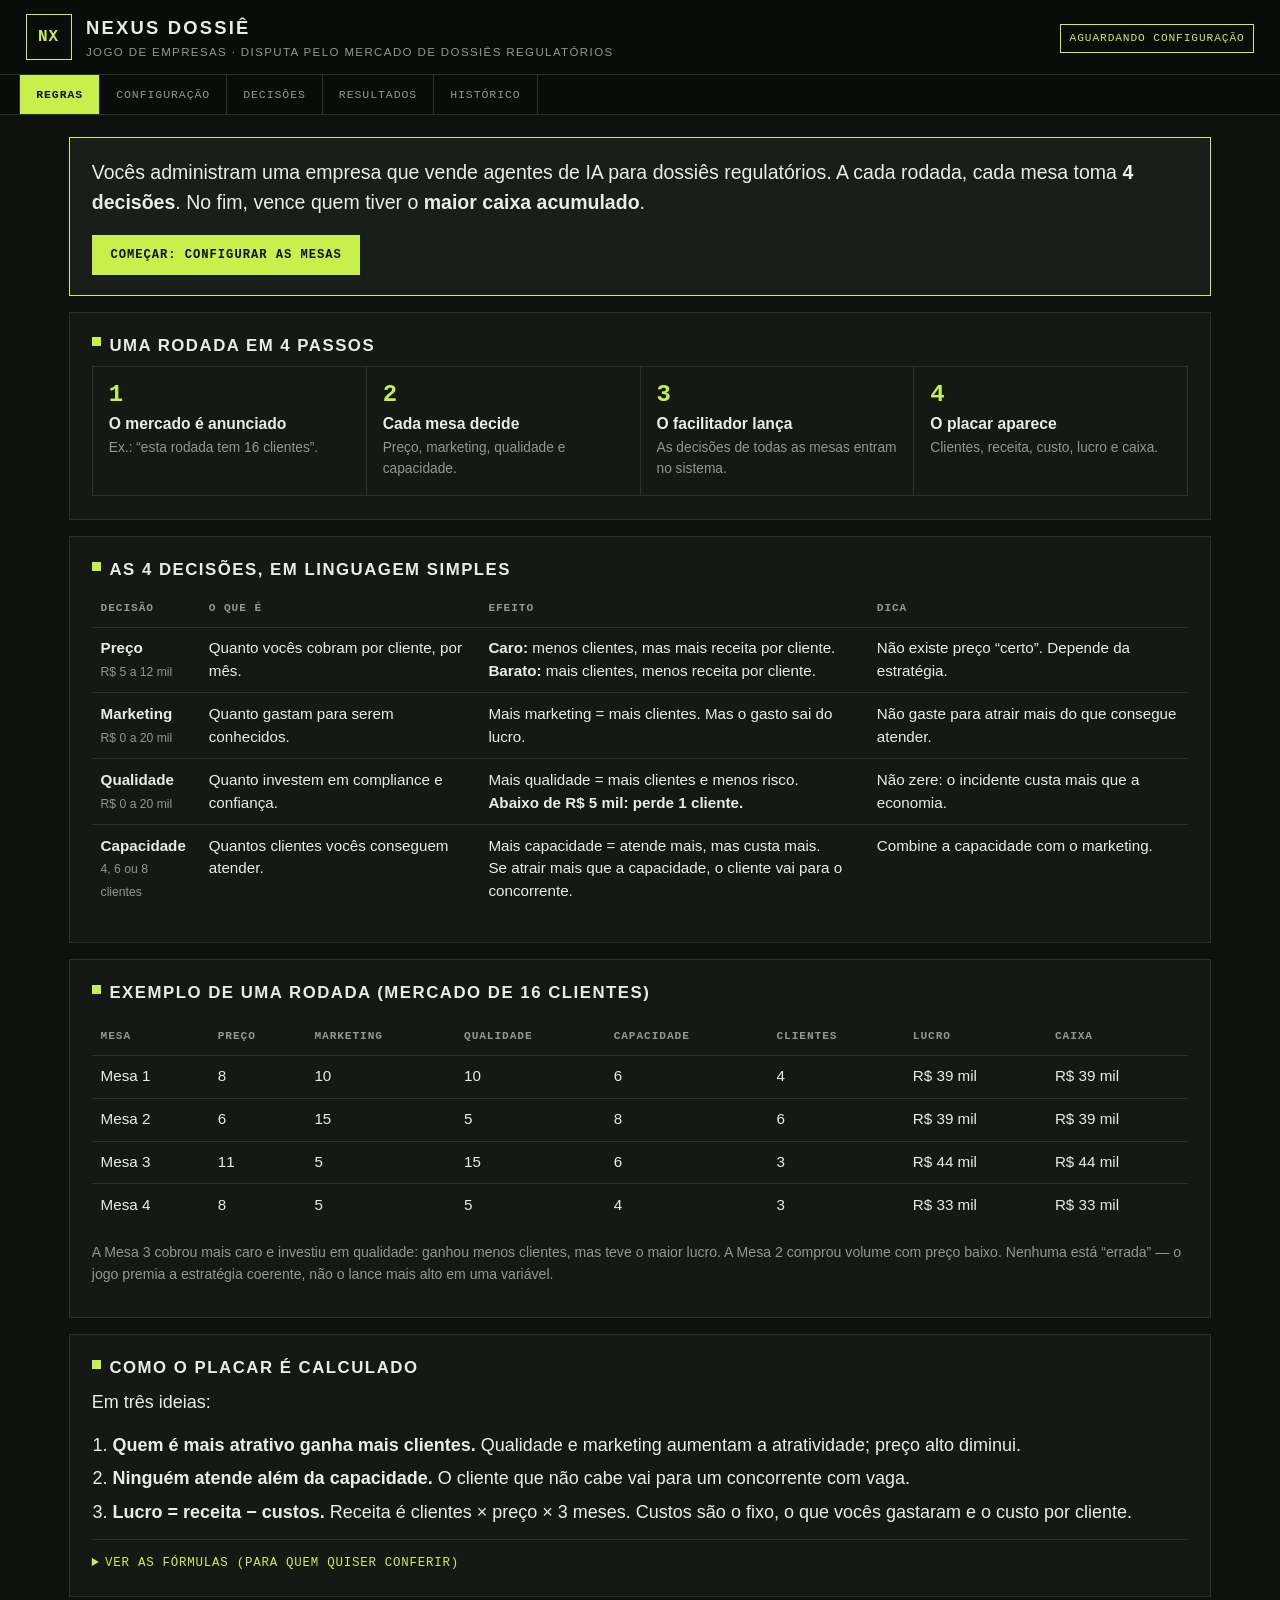
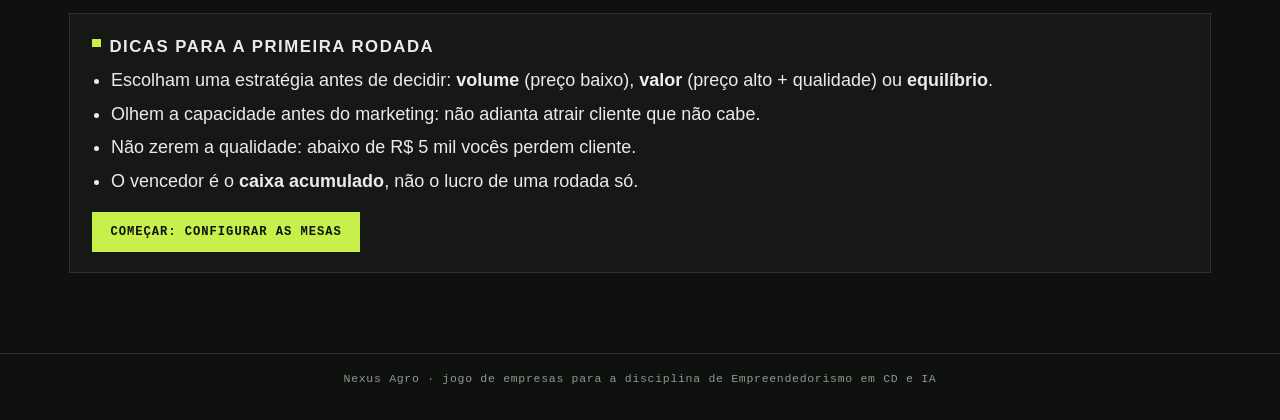
==== jogo.html @ 99c515af "Jogo de empresas Nexus Dossiê: motor, interface, regras e testes Motor de simulação com decisões de " ====
<!doctype html>
<html lang="pt-BR">
<head>
  <meta charset="utf-8">
  <meta name="viewport" content="width=device-width, initial-scale=1">
  <title>Nexus Dossiê — Jogo de Empresas</title>
  <style>
/* Nexus Dossiê — visual "terminal de placar" (flat, alto contraste, sem sombras) */
:root{
  --bg:#0F110F;
  --panel:#151815;
  --panel2:#1A1E1A;
  --line:#2B312B;
  --ink:#E9EDE7;
  --muted:#8E9A8E;
  --accent:#C7F04A;
  --accent2:#A9D63B;
  --danger:#FF6B5E;
  --warn:#F0B429;
  --sans:"Helvetica Neue",Helvetica,Arial,sans-serif;
  --mono:"SFMono-Regular",Menlo,Consolas,"Liberation Mono",monospace;
}
*{box-sizing:border-box}
html,body{margin:0;padding:0}
body{
  background:var(--bg);color:var(--ink);
  font-family:var(--sans);font-size:18px;line-height:1.5;
  -webkit-font-smoothing:antialiased;
}
h1,h2,h3{font-family:var(--sans);margin:0 0 .5em;font-weight:800;letter-spacing:.02em}
h1{font-size:1.15rem;text-transform:uppercase;letter-spacing:.12em}
h2{font-size:1.05rem;text-transform:uppercase;letter-spacing:.09em;color:var(--ink);position:relative;padding-left:1.1rem}
h2::before{content:"";position:absolute;left:0;top:.28em;width:.55rem;height:.55rem;background:var(--accent)}
h3{font-size:.85rem;text-transform:uppercase;letter-spacing:.1em;color:var(--muted);margin-top:1.4em}
p{margin:.45em 0 .9em}
small{font-weight:400;color:var(--muted);font-size:.8em}
strong{color:var(--ink)}
code,.mono{font-family:var(--mono)}

/* header */
.top{
  display:flex;align-items:center;justify-content:space-between;gap:1rem;
  padding:.85rem 1.6rem;background:#0A0C0A;border-bottom:1px solid var(--line);
}
.brand{display:flex;align-items:center;gap:.9rem}
.logo{
  display:grid;place-items:center;width:46px;height:46px;
  background:transparent;border:1px solid var(--accent);color:var(--accent);
  font-family:var(--mono);font-weight:700;font-size:1rem;letter-spacing:.06em;
}
.brand h1{color:var(--ink);margin:0}
.brand p{margin:.15rem 0 0;color:var(--muted);font-size:.72rem;text-transform:uppercase;letter-spacing:.12em}
.status .pill{background:transparent;color:var(--accent);border-color:var(--accent)}

/* tabs */
.tabs{
  display:flex;gap:0;flex-wrap:wrap;padding:0 1.2rem;
  background:#0A0C0A;border-bottom:1px solid var(--line);position:sticky;top:0;z-index:5;
}
.tabs button{
  border:0;border-right:1px solid var(--line);background:transparent;
  padding:.8rem 1rem;font-family:var(--mono);font-size:.72rem;letter-spacing:.08em;
  text-transform:uppercase;color:var(--muted);cursor:pointer;
}
.tabs button:first-child{border-left:1px solid var(--line)}
.tabs button:hover{color:var(--ink)}
.tabs button.active{background:var(--accent);color:#0F110F;font-weight:700}

main{max-width:1180px;margin:0 auto;padding:1.4rem 1.2rem 3rem}
.tab{display:none}
.tab.active{display:block}

/* panels (substituem os "cards") */
.card{
  background:var(--panel);border:1px solid var(--line);
  padding:1.25rem 1.35rem;margin-bottom:1rem;
}
.card>h2:first-child{margin-top:0}
.intro{border-color:var(--accent);background:var(--panel2)}
.lead{font-size:1.22rem;line-height:1.5;margin:0 0 .8rem;color:var(--ink)}

/* regras */
.steps-grid{display:grid;grid-template-columns:repeat(auto-fit,minmax(210px,1fr));gap:1px;background:var(--line);border:1px solid var(--line);margin:.4rem 0 .2rem}
.step-card{background:var(--panel);padding:.95rem 1rem}
.step-card strong{display:block;color:var(--ink);margin:.15rem 0 .2rem;font-size:.98rem}
.step-card p{margin:0;font-size:.86rem;color:var(--muted)}
.step-n{font-family:var(--mono);font-size:1.5rem;font-weight:700;color:var(--accent);line-height:1}
.steps{margin:.2rem 0 .4rem;padding-left:1.3rem}
.steps li{margin:.4rem 0}
.bullets{margin:.2rem 0 .4rem;padding-left:1.2rem}
.bullets li{margin:.4rem 0}
.muted{color:var(--muted);font-size:.88rem}
.formula-details{margin-top:.8rem;border-top:1px solid var(--line);padding-top:.7rem}
.formula-details summary{cursor:pointer;font-family:var(--mono);font-size:.78rem;letter-spacing:.06em;text-transform:uppercase;color:var(--accent);padding:.2rem 0}
.formula p{margin:.45rem 0;font-size:.95rem}
.tag{display:inline-block;font-family:var(--mono);font-size:.75rem;color:var(--accent);border:1px solid var(--line);padding:0 .35rem;margin-right:.4rem}

/* tabelas */
.rules-table{width:100%;border-collapse:collapse;margin:.3rem 0 .6rem}
.rules-table th,.rules-table td{border-bottom:1px solid var(--line);padding:.6rem .55rem;text-align:left;vertical-align:top}
.rules-table th{font-family:var(--mono);font-size:.7rem;letter-spacing:.08em;text-transform:uppercase;color:var(--muted);font-weight:700;background:transparent}
.rules-table td{font-size:.95rem}
.rules-table tr:last-child td{border-bottom:0}

/* config */
.grid-config{display:grid;grid-template-columns:repeat(auto-fit,minmax(190px,1fr));gap:1rem;margin:.4rem 0 .6rem}
label{display:flex;flex-direction:column;gap:.35rem;font-family:var(--mono);font-size:.7rem;letter-spacing:.07em;text-transform:uppercase;color:var(--muted)}
input,select{
  font-family:var(--mono);font-size:1rem;padding:.55rem .6rem;
  background:var(--bg);border:1px solid var(--line);color:var(--ink);border-radius:0;
}
input:focus,select:focus{outline:none;border-color:var(--accent)}
.team-names{display:grid;grid-template-columns:repeat(auto-fit,minmax(210px,1fr));gap:.7rem;margin:.4rem 0}
.team-names label{color:var(--muted)}

/* botões */
.actions{display:flex;align-items:center;gap:.7rem;margin-top:1.1rem;flex-wrap:wrap}
.btn{
  font-family:var(--mono);font-size:.76rem;letter-spacing:.08em;text-transform:uppercase;
  padding:.75rem 1.1rem;border:1px solid var(--line);background:transparent;color:var(--ink);
  cursor:pointer;border-radius:0;font-weight:700;
}
.btn:hover{border-color:var(--accent);color:var(--accent)}
.btn.primary{background:var(--accent);border-color:var(--accent);color:#0F110F}
.btn.primary:hover{background:var(--accent2);border-color:var(--accent2);color:#0F110F}
.btn.danger{color:var(--danger);border-color:#5A2A26}
.btn.danger:hover{background:#2A1513;border-color:var(--danger);color:var(--danger)}
.btn:disabled{opacity:.4;cursor:not-allowed}
.msg{font-family:var(--mono);font-size:.78rem;color:var(--danger)}

/* tabelas de jogo */
.table-wrap{overflow-x:auto}
.dec-table,.res-table,.hist-table{width:100%;border-collapse:collapse;margin:.4rem 0}
.dec-table th,.dec-table td,.res-table th,.res-table td,.hist-table th,.hist-table td{
  border-bottom:1px solid var(--line);padding:.55rem .5rem;text-align:right;
  font-variant-numeric:tabular-nums;
}
.dec-table th,.res-table th,.hist-table th{
  font-family:var(--mono);font-size:.68rem;letter-spacing:.07em;text-transform:uppercase;
  color:var(--muted);font-weight:700;background:transparent;
}
.dec-table th:first-child,.dec-table td:first-child,
.res-table th:first-child,.res-table td:first-child,
.hist-table th:first-child,.hist-table td:first-child{text-align:left}
.dec-table td:first-child{font-weight:700;white-space:nowrap}
.dec-table input,.dec-table select{width:100%;min-width:84px;text-align:right;padding:.45rem}
.res-table tbody tr:first-child td{background:#1C2418;color:var(--accent);font-weight:700}
.res-table td,.hist-table td{font-family:var(--mono);font-size:.9rem}
.neg{color:var(--danger)}
.pos{color:var(--accent)}
.badge{
  font-family:var(--mono);font-size:.62rem;letter-spacing:.06em;text-transform:uppercase;
  border:1px solid var(--warn);color:var(--warn);padding:.05rem .35rem;margin-left:.4rem;
}

/* resultados */
.res-head{display:flex;align-items:center;justify-content:space-between;gap:1rem;flex-wrap:wrap}
.round-head{display:flex;align-items:center;justify-content:space-between;gap:1rem;flex-wrap:wrap}
.pill{
  display:inline-block;font-family:var(--mono);font-size:.7rem;letter-spacing:.08em;
  text-transform:uppercase;padding:.3rem .55rem;border:1px solid var(--line);color:var(--muted);
}
.pill.soft{color:var(--accent);border-color:var(--line)}
.summary{display:grid;grid-template-columns:repeat(auto-fit,minmax(150px,1fr));gap:1px;background:var(--line);border:1px solid var(--line);margin:.6rem 0 1rem}
.summary div{background:var(--panel);padding:.7rem .85rem}
.summary .k{display:block;font-family:var(--mono);font-size:.62rem;letter-spacing:.08em;text-transform:uppercase;color:var(--muted)}
.summary .v{display:block;font-family:var(--mono);font-size:1.35rem;font-weight:700;color:var(--accent);margin-top:.2rem;overflow:hidden;text-overflow:ellipsis;white-space:nowrap}

/* gráfico */
.chart{margin:.6rem 0 1rem}
.bar-row{display:grid;grid-template-columns:150px 1fr 130px;align-items:center;gap:.7rem;margin:.4rem 0}
.bar-name{font-size:.9rem;font-weight:700;white-space:nowrap;overflow:hidden;text-overflow:ellipsis}
.bar-track{background:var(--bg);border:1px solid var(--line);height:26px}
.bar-fill{display:block;height:100%;background:var(--accent)}
.bar-val{text-align:right;font-family:var(--mono);font-weight:700;font-size:.9rem;font-variant-numeric:tabular-nums}

/* vitória */
.winner{background:var(--accent);color:#0F110F;padding:1.2rem 1.4rem;margin:1rem 0;border:1px solid var(--accent)}
.winner h2{color:#0F110F;padding-left:0}
.winner h2::before{display:none}
.winner p{margin:0;color:#0F110F;font-size:1.05rem}

.hist-round{margin-bottom:1.5rem}
.hist-round h3{color:var(--ink)}

/* erro */
.err{
  display:none;margin:0;padding:.8rem 1.2rem;background:#2A1513;color:var(--danger);
  font-family:var(--mono);font-size:.85rem;border-bottom:1px solid var(--danger);
}

.foot{padding:1rem 1.4rem 2rem;text-align:center;color:var(--muted);font-size:.72rem;font-family:var(--mono);letter-spacing:.06em;border-top:1px solid var(--line);margin-top:1rem}

@media (max-width:760px){
  body{font-size:16px}
  .bar-row{grid-template-columns:100px 1fr 92px}
  .brand p{display:none}
  .tabs button{padding:.7rem .7rem;font-size:.66rem}
}
@media print{
  body{background:#fff;color:#111}
  .tabs,.actions,.foot,.err{display:none}
  .tab{display:block}
  .card{border-color:#ccc;background:#fff;break-inside:avoid}
  h2{color:#111}
  .rules-table th,.rules-table td{border-color:#ccc}
}

</style>
  <script>
  window.NX = window.NX || {
    _msg: function(){ alert("O jogo nao carregou neste visualizador. Abra o arquivo jogo.html direto no navegador (Chrome, Edge ou Firefox), com duplo clique."); },
    go: function(){ this._msg(); }, start: function(){ this._msg(); }, calc: function(){ this._msg(); },
    csv: function(){ this._msg(); }, reset: function(){ this._msg(); }, configChanged: function(){}
  };
  </script>
  <script>window.onerror=function(m,s,l){var d=document.getElementById("err");if(d){d.style.display="block";d.textContent="Erro no jogo: "+m+" (linha "+l+")";}};</script>

</head>
<body>
<div id="err" class="err"></div>
<noscript><div class="err">O JavaScript está desativado neste navegador. Ative o JavaScript ou abra o arquivo em outro navegador.</div></noscript>

<header class="top">
  <div class="brand">
    <span class="logo">NX</span>
    <div>
      <h1>Nexus Dossiê</h1>
      <p>Jogo de empresas · disputa pelo mercado de dossiês regulatórios</p>
    </div>
  </div>
  <div class="status">
    <span id="roundPill" class="pill">—</span>
  </div>
</header>

<nav class="tabs" id="tabs">
  <button data-tab="regras" class="active" onclick="NX.go('regras')">Regras</button>
  <button data-tab="config" onclick="NX.go('config')">Configuração</button>
  <button data-tab="decisoes" onclick="NX.go('decisoes')">Decisões</button>
  <button data-tab="resultados" onclick="NX.go('resultados')">Resultados</button>
  <button data-tab="historico" onclick="NX.go('historico')">Histórico</button>
</nav>

<main>

  <!-- ============ REGRAS ============ -->
  <section id="tab-regras" class="tab active">
    <div class="card intro">
      <p class="lead">Vocês administram uma empresa que vende agentes de IA para dossiês regulatórios. A cada rodada, cada mesa toma <strong>4 decisões</strong>. No fim, vence quem tiver o <strong>maior caixa acumulado</strong>.</p>
      <div class="actions">
        <button class="btn primary" onclick="NX.go('config')">Começar: configurar as mesas</button>
      </div>
    </div>

    <div class="card">
      <h2>Uma rodada em 4 passos</h2>
      <div class="steps-grid">
        <div class="step-card"><span class="step-n">1</span><strong>O mercado é anunciado</strong><p>Ex.: “esta rodada tem 16 clientes”.</p></div>
        <div class="step-card"><span class="step-n">2</span><strong>Cada mesa decide</strong><p>Preço, marketing, qualidade e capacidade.</p></div>
        <div class="step-card"><span class="step-n">3</span><strong>O facilitador lança</strong><p>As decisões de todas as mesas entram no sistema.</p></div>
        <div class="step-card"><span class="step-n">4</span><strong>O placar aparece</strong><p>Clientes, receita, custo, lucro e caixa.</p></div>
      </div>
    </div>

    <div class="card">
      <h2>As 4 decisões, em linguagem simples</h2>
      <table class="rules-table">
        <thead>
          <tr><th>Decisão</th><th>O que é</th><th>Efeito</th><th>Dica</th></tr>
        </thead>
        <tbody>
          <tr>
            <td><strong>Preço</strong><br><small>R$ 5 a 12 mil</small></td>
            <td>Quanto vocês cobram por cliente, por mês.</td>
            <td><strong>Caro:</strong> menos clientes, mas mais receita por cliente.<br><strong>Barato:</strong> mais clientes, menos receita por cliente.</td>
            <td>Não existe preço “certo”. Depende da estratégia.</td>
          </tr>
          <tr>
            <td><strong>Marketing</strong><br><small>R$ 0 a 20 mil</small></td>
            <td>Quanto gastam para serem conhecidos.</td>
            <td>Mais marketing = mais clientes. Mas o gasto sai do lucro.</td>
            <td>Não gaste para atrair mais do que consegue atender.</td>
          </tr>
          <tr>
            <td><strong>Qualidade</strong><br><small>R$ 0 a 20 mil</small></td>
            <td>Quanto investem em compliance e confiança.</td>
            <td>Mais qualidade = mais clientes e menos risco.<br><strong>Abaixo de R$ 5 mil: perde 1 cliente.</strong></td>
            <td>Não zere: o incidente custa mais que a economia.</td>
          </tr>
          <tr>
            <td><strong>Capacidade</strong><br><small>4, 6 ou 8 clientes</small></td>
            <td>Quantos clientes vocês conseguem atender.</td>
            <td>Mais capacidade = atende mais, mas custa mais.<br>Se atrair mais que a capacidade, o cliente vai para o concorrente.</td>
            <td>Combine a capacidade com o marketing.</td>
          </tr>
        </tbody>
      </table>
    </div>

    <div class="card">
      <h2>Exemplo de uma rodada (mercado de 16 clientes)</h2>
      <div class="table-wrap">
        <table class="rules-table">
          <thead>
            <tr><th>Mesa</th><th>Preço</th><th>Marketing</th><th>Qualidade</th><th>Capacidade</th><th>Clientes</th><th>Lucro</th><th>Caixa</th></tr>
          </thead>
          <tbody>
            <tr><td>Mesa 1</td><td>8</td><td>10</td><td>10</td><td>6</td><td>4</td><td>R$ 39 mil</td><td>R$ 39 mil</td></tr>
            <tr><td>Mesa 2</td><td>6</td><td>15</td><td>5</td><td>8</td><td>6</td><td>R$ 39 mil</td><td>R$ 39 mil</td></tr>
            <tr><td>Mesa 3</td><td>11</td><td>5</td><td>15</td><td>6</td><td>3</td><td>R$ 44 mil</td><td>R$ 44 mil</td></tr>
            <tr><td>Mesa 4</td><td>8</td><td>5</td><td>5</td><td>4</td><td>3</td><td>R$ 33 mil</td><td>R$ 33 mil</td></tr>
          </tbody>
        </table>
      </div>
      <p class="muted">A Mesa 3 cobrou mais caro e investiu em qualidade: ganhou menos clientes, mas teve o maior lucro. A Mesa 2 comprou volume com preço baixo. Nenhuma está “errada” — o jogo premia a estratégia coerente, não o lance mais alto em uma variável.</p>
    </div>

    <div class="card">
      <h2>Como o placar é calculado</h2>
      <p>Em três ideias:</p>
      <ol class="steps">
        <li><strong>Quem é mais atrativo ganha mais clientes.</strong> Qualidade e marketing aumentam a atratividade; preço alto diminui.</li>
        <li><strong>Ninguém atende além da capacidade.</strong> O cliente que não cabe vai para um concorrente com vaga.</li>
        <li><strong>Lucro = receita − custos.</strong> Receita é clientes × preço × 3 meses. Custos são o fixo, o que vocês gastaram e o custo por cliente.</li>
      </ol>
      <details class="formula-details">
        <summary>Ver as fórmulas (para quem quiser conferir)</summary>
        <div class="formula">
          <p><span class="tag">1</span> <strong>Atratividade</strong> = (1 + qualidade÷10) × (1 + marketing÷10) ÷ (preço÷8)<sup>1,5</sup></p>
          <p><span class="tag">2</span> <strong>Clientes</strong> = mercado × (atratividade ÷ soma das atratividades), limitado pela capacidade</p>
          <p><span class="tag">3</span> <strong>Receita</strong> = clientes × preço × 3 meses</p>
          <p><span class="tag">4</span> <strong>Custos</strong> = 15 (fixo) + marketing + qualidade + custo da capacidade + 2 × clientes</p>
          <p><span class="tag">5</span> <strong>Lucro</strong> = receita − custos · <strong>Caixa</strong> = caixa anterior + lucro</p>
        </div>
      </details>
    </div>

    <div class="card">
      <h2>Dicas para a primeira rodada</h2>
      <ul class="bullets">
        <li>Escolham uma estratégia antes de decidir: <strong>volume</strong> (preço baixo), <strong>valor</strong> (preço alto + qualidade) ou <strong>equilíbrio</strong>.</li>
        <li>Olhem a capacidade antes do marketing: não adianta atrair cliente que não cabe.</li>
        <li>Não zerem a qualidade: abaixo de R$ 5 mil vocês perdem cliente.</li>
        <li>O vencedor é o <strong>caixa acumulado</strong>, não o lucro de uma rodada só.</li>
      </ul>
      <div class="actions">
        <button class="btn primary" onclick="NX.go('config')">Começar: configurar as mesas</button>
      </div>
    </div>
  </section>

  <!-- ============ CONFIGURAÇÃO ============ -->
  <section id="tab-config" class="tab">
    <div class="card">
      <h2>Configuração da partida</h2>
      <div class="grid-config">
        <label>Número de mesas
          <input id="cfgTeams" type="number" min="2" max="8" value="4" oninput="NX.configChanged()">
        </label>
        <label>Rodadas
          <input id="cfgRounds" type="number" min="1" max="5" value="3">
        </label>
        <label>Caixa inicial (R$ mil)
          <input id="cfgCash" type="number" min="0" max="500" value="0">
        </label>
        <label>Mercado por rodada
          <input id="cfgMarket" type="text" value="16, 20, 24" placeholder="ex.: 16, 20, 24">
        </label>
      </div>
      <p class="muted">O mercado é o número de clientes disponíveis em cada rodada. Se você informar menos valores que rodadas, o último se repete.</p>
      <h3>Nomes das mesas</h3>
      <div id="teamNames" class="team-names"></div>
      <div class="actions">
        <button class="btn primary" id="btnStart" onclick="NX.start()">Criar jogo</button>
      </div>
    </div>
  </section>

  <!-- ============ DECISÕES ============ -->
  <section id="tab-decisoes" class="tab">
    <div class="card">
      <div class="round-head">
        <h2 id="decTitle">Decisões da rodada</h2>
        <span id="decMarket" class="pill soft"></span>
      </div>
      <p class="muted" id="decHint"></p>
      <div class="table-wrap">
        <table class="dec-table" id="decTable">
          <thead>
            <tr>
              <th>Mesa</th>
              <th>Preço<br><small>R$ mil/cliente/mês</small></th>
              <th>Marketing<br><small>R$ mil</small></th>
              <th>Qualidade<br><small>R$ mil</small></th>
              <th>Capacidade<br><small>clientes</small></th>
            </tr>
          </thead>
          <tbody></tbody>
        </table>
      </div>
      <div class="actions">
        <button class="btn primary" id="btnCalc" onclick="NX.calc()">Calcular rodada</button>
        <span id="calcMsg" class="msg"></span>
      </div>
    </div>
  </section>

  <!-- ============ RESULTADOS ============ -->
  <section id="tab-resultados" class="tab">
    <div id="resWrap"></div>
  </section>

  <!-- ============ HISTÓRICO ============ -->
  <section id="tab-historico" class="tab">
    <div class="card">
      <h2>Histórico</h2>
      <div id="histWrap"></div>
      <div class="actions">
        <button class="btn" id="btnCsv" onclick="NX.csv()">Exportar CSV</button>
        <button class="btn danger" id="btnReset" onclick="NX.reset()">Nova partida</button>
      </div>
    </div>
  </section>

</main>

<footer class="foot">
  <span>Nexus Agro · jogo de empresas para a disciplina de Empreendedorismo em CD e IA</span>
</footer>

<script>
/*
 * Nexus Dossiê — motor de simulação (puro, sem DOM)
 * Unidades monetárias em R$ mil.
 * Funciona no navegador (window.Sim) e no Node (module.exports).
 */
(function (global) {
  "use strict";

  const DEFAULTS = {
    basePrice: 8,        // preço de referência (R$ mil/cliente/mês)
    priceExponent: 1.5,  // sensibilidade a preço
    fixedCost: 15,       // custo fixo por rodada (R$ mil)
    varCostPerClient: 2, // custo variável por cliente na rodada (R$ mil)
    monthsPerRound: 3,   // meses faturados por rodada
    qualityFloor: 5,     // abaixo disso, incidente de compliance: perde 1 cliente
    capacityCost: { 4: 8, 6: 14, 8: 22 }, // custo de equipe por capacidade (R$ mil/rodada)
    marketSizes: [16, 20, 24],
    startCash: 0,
    rounds: 3,
  };

  function clamp(x, lo, hi) { return Math.max(lo, Math.min(hi, x)); }

  // Atratividade de uma empresa: qualidade e marketing atraem; preço afasta.
  function attractiveness(d, cfg) {
    const price = Math.max(1, Number(d.price) || cfg.basePrice);
    const q = Math.max(0, Number(d.quality) || 0);
    const m = Math.max(0, Number(d.marketing) || 0);
    return ((1 + q / 10) * (1 + m / 10)) / Math.pow(price / cfg.basePrice, cfg.priceExponent);
  }

  /*
   * Distribui os clientes do mercado entre as empresas.
   * - proporcional à atratividade (método do maior resto)
   * - respeita a capacidade de cada empresa
   * - redistribui quem ficou sem vaga para quem tem espaço
   * - aplica o piso de qualidade (incidente de compliance)
   */
  function allocate(decisions, marketSize, cfg) {
    const n = decisions.length;
    const attrs = decisions.map((d) => Math.max(0.0001, attractiveness(d, cfg)));
    const total = attrs.reduce((a, b) => a + b, 0);
    const caps = decisions.map((d) => clamp(Number(d.capacity) || 4, 4, 8));

    // 1) cota bruta e parte inteira
    const raw = attrs.map((a) => (marketSize * a) / total);
    let alloc = raw.map((r) => Math.floor(r));
    let assigned = alloc.reduce((a, b) => a + b, 0);

    // 2) maior resto para fechar o mercado
    const order = raw
      .map((r, i) => ({ i, frac: r - Math.floor(r) }))
      .sort((a, b) => b.frac - a.frac);
    let k = 0;
    while (assigned < marketSize && k < order.length * 3) {
      const idx = order[k % n].i;
      if (alloc[idx] < caps[idx]) { alloc[idx] += 1; assigned += 1; }
      k += 1;
      if (k > n * 4) break;
    }

    // 3) respeita capacidade e acumula excedente
    let excess = 0;
    for (let i = 0; i < n; i++) {
      if (alloc[i] > caps[i]) { excess += alloc[i] - caps[i]; alloc[i] = caps[i]; }
    }

    // 4) redistribui o excedente para quem tem vaga (ponderado por atratividade)
    let guard = 0;
    while (excess > 0 && guard < 1000) {
      const takers = [];
      for (let i = 0; i < n; i++) if (alloc[i] < caps[i]) takers.push(i);
      if (takers.length === 0) break;
      const wsum = takers.reduce((a, i) => a + attrs[i], 0);
      // dá 1 cliente por vez ao de maior "demanda reprimida relativa"
      let best = takers[0], bestScore = -1;
      for (const i of takers) {
        const score = (attrs[i] / wsum) * (caps[i] - alloc[i]);
        if (score > bestScore) { bestScore = score; best = i; }
      }
      alloc[best] += 1;
      excess -= 1;
      guard += 1;
    }

    // 5) piso de qualidade
    const incident = decisions.map((d, i) => {
      const q = Number(d.quality) || 0;
      if (q < cfg.qualityFloor && alloc[i] > 0) { alloc[i] -= 1; return true; }
      return false;
    });

    const served = alloc.reduce((a, b) => a + b, 0);
    return { clients: alloc, incident, unserved: Math.max(0, marketSize - served) };
  }

  // Calcula uma rodada e devolve os resultados por empresa.
  function runRound(state, decisions, cfg) {
    const msz = cfg.marketSizes[state.roundIndex];
    const marketSize = (msz === undefined || msz === null) ? cfg.marketSizes[cfg.marketSizes.length - 1] : msz;
    const { clients, incident, unserved } = allocate(decisions, marketSize, cfg);

    const results = state.teams.map((team, i) => {
      const d = decisions[i];
      const c = clients[i];
      const revenue = c * (Number(d.price) || 0) * cfg.monthsPerRound;
      const tc = cfg.capacityCost[Number(d.capacity)];
      const teamCost = (tc === undefined) ? cfg.capacityCost[6] : tc;
      const costs =
        cfg.fixedCost +
        (Number(d.marketing) || 0) +
        (Number(d.quality) || 0) +
        teamCost +
        cfg.varCostPerClient * c;
      const profit = revenue - costs;
      const cash = (team.cash || 0) + profit;
      return {
        name: team.name,
        price: Number(d.price),
        marketing: Number(d.marketing),
        quality: Number(d.quality),
        capacity: Number(d.capacity),
        clients: c,
        revenue,
        costs,
        profit,
        cash,
        incident: incident[i],
      };
    });

    return { round: state.roundIndex + 1, marketSize, unserved, results };
  }

  // Aplica o resultado ao estado (mutável) e guarda no histórico.
  function applyRound(state, roundResult) {
    roundResult.results.forEach((r, i) => { state.teams[i].cash = r.cash; });
    state.history.push(roundResult);
    state.roundIndex += 1;
    return state;
  }

  function ranking(results) {
    return [...results].sort((a, b) => b.cash - a.cash);
  }

  const API = { DEFAULTS, attractiveness, allocate, runRound, applyRound, ranking, clamp };
  if (typeof module !== "undefined" && module.exports) module.exports = API;
  else global.Sim = API;
})(typeof window !== "undefined" ? window : globalThis);

</script>
<script>
/* Nexus Dossiê — interface (JavaScript puro, sem dependências)
 * Interação ligada por onclick direto no HTML + boot imediato.
 */
(function () {
  "use strict";

  var KEY = "nexus-jogo-v2";
  var booted = false;

  function $(sel) { return document.querySelector(sel); }
  function $$(sel, root) {
    var base = (root && typeof root.querySelectorAll === "function") ? root : document;
    return Array.prototype.slice.call(base.querySelectorAll(sel));
  }

  function defDec() { return { price: 8, marketing: 8, quality: 8, capacity: 6 }; }

  var S = load() || {
    started: false, teams: [],
    config: { rounds: 3, marketSizes: [16, 20, 24], startCash: 0 },
    roundIndex: 0, history: [], decisions: [], lastResult: null, finished: false
  };

  function save() { try { localStorage.setItem(KEY, JSON.stringify(S)); } catch (e) {} }
  function load() { try { var raw = localStorage.getItem(KEY); return raw ? JSON.parse(raw) : null; } catch (e) { return null; } }

  function fmt(n) { return "R$ " + Math.round(n).toLocaleString("pt-BR") + " mil"; }
  function esc(s) { return String(s).replace(/[&<>"']/g, function (c) { return { "&": "&amp;", "<": "&lt;", ">": "&gt;", '"': "&quot;", "'": "&#39;" }[c]; }); }
  function clampInt(v, lo, hi, dflt) { var n = parseInt(v, 10); if (isNaN(n)) return dflt; return Math.max(lo, Math.min(hi, n)); }
  function clampNum(v, lo, hi, dflt) { var n = parseFloat(v); if (isNaN(n)) return dflt; return Math.max(lo, Math.min(hi, n)); }

  /* ---------------- navegação ---------------- */
  function go(name) {
    $$(".tabs button").forEach(function (b) { b.classList.toggle("active", b.getAttribute("data-tab") === name); });
    $$(".tab").forEach(function (t) { t.classList.toggle("active", t.id === "tab-" + name); });
    if (name === "decisoes") renderDecisions();
    if (name === "resultados") renderResults();
    if (name === "historico") renderHistory();
    if (name === "config") renderConfig();
  }

  /* ---------------- cabeçalho ---------------- */
  function renderHeader() {
    var el = $("#roundPill");
    if (!el) return;
    if (!S.started) { el.textContent = "AGUARDANDO CONFIGURAÇÃO"; return; }
    if (S.finished) { el.textContent = "PARTIDA ENCERRADA"; return; }
    el.textContent = "RODADA " + (S.roundIndex + 1) + " / " + S.config.rounds;
  }

  /* ---------------- configuração ---------------- */
  function renderConfig() {
    var cfgTeams = $("#cfgTeams");
    if (!cfgTeams) return;
    var n = clampInt(cfgTeams.value, 2, 8, 4);
    var wrap = $("#teamNames");
    var current = $$("input", wrap).map(function (i) { return i.value; });
    wrap.innerHTML = "";
    for (var i = 0; i < n; i++) {
      var label = document.createElement("label");
      label.appendChild(document.createTextNode("MESA " + (i + 1)));
      var inp = document.createElement("input");
      inp.type = "text";
      inp.value = current[i] || "Mesa " + (i + 1);
      label.appendChild(inp);
      wrap.appendChild(label);
    }
  }

  function parseMarket(txt, rounds) {
    var vals = String(txt || "").split(/[,;\s]+/).map(function (x) { return parseInt(x, 10); }).filter(function (x) { return !isNaN(x) && x > 0; });
    if (!vals.length) { vals = [16, 20, 24]; }
    while (vals.length < rounds) { vals.push(vals[vals.length - 1]); }
    return vals.slice(0, rounds);
  }

  function startGame() {
    var n = clampInt($("#cfgTeams").value, 2, 8, 4);
    var rounds = clampInt($("#cfgRounds").value, 1, 5, 3);
    var cash = clampInt($("#cfgCash").value, 0, 500, 0);
    var market = parseMarket($("#cfgMarket").value, rounds);
    var names = $$("input", $("#teamNames")).map(function (i, k) { return (i.value.trim() || "Mesa " + (k + 1)); });

    var teams = [];
    for (var i = 0; i < names.length; i++) { teams.push({ name: names[i], cash: cash }); }

    S = {
      started: true, teams: teams,
      config: { rounds: rounds, marketSizes: market, startCash: cash },
      roundIndex: 0, history: [], decisions: names.map(defDec), lastResult: null, finished: false
    };
    save(); renderHeader(); go("decisoes");
  }

  /* ---------------- decisões ---------------- */
  function marketFor(idx) {
    var m = S.config.marketSizes;
    var v = m[idx];
    return (v === undefined || v === null) ? m[m.length - 1] : v;
  }

  function renderDecisions() {
    if (!S.started) { go("config"); return; }
    var round = S.roundIndex + 1;
    $("#decTitle").textContent = "Decisões da rodada " + round;
    $("#decMarket").textContent = "MERCADO: " + marketFor(S.roundIndex) + " CLIENTES";
    $("#decHint").textContent = "Capacidade 4 custa R$ 8 mil; 6 custa R$ 14 mil; 8 custa R$ 22 mil.";

    var tbody = $("#decTable tbody");
    tbody.innerHTML = "";
    S.teams.forEach(function (t, i) {
      var d = S.decisions[i] || defDec();
      var tr = document.createElement("tr");
      tr.innerHTML =
        "<td>" + esc(t.name) + "</td>" +
        '<td><input type="number" min="5" max="12" step="0.5" value="' + d.price + '" data-k="price"></td>' +
        '<td><input type="number" min="0" max="20" step="1" value="' + d.marketing + '" data-k="marketing"></td>' +
        '<td><input type="number" min="0" max="20" step="1" value="' + d.quality + '" data-k="quality"></td>' +
        '<td><select data-k="capacity">' +
        '<option value="4"' + (d.capacity === 4 ? " selected" : "") + ">4</option>" +
        '<option value="6"' + (d.capacity === 6 ? " selected" : "") + ">6</option>" +
        '<option value="8"' + (d.capacity === 8 ? " selected" : "") + ">8</option>" +
        "</select></td>";
      tbody.appendChild(tr);
    });
    $("#calcMsg").textContent = "";
  }

  function calculate() {
    if (!S.started) { go("config"); return; }
    if (S.finished) { go("resultados"); return; }

    var rows = $$("#decTable tbody tr");
    var decisions = rows.map(function (tr) {
      function get(k) { return tr.querySelector('[data-k="' + k + '"]').value; }
      return {
        price: clampNum(get("price"), 5, 12, 8),
        marketing: clampNum(get("marketing"), 0, 20, 8),
        quality: clampNum(get("quality"), 0, 20, 8),
        capacity: Number(get("capacity"))
      };
    });

    S.decisions = decisions;
    var cfg = Object.assign({}, Sim.DEFAULTS, { marketSizes: S.config.marketSizes });
    var result = Sim.runRound(S, decisions, cfg);
    Sim.applyRound(S, result);
    S.lastResult = result;
    if (S.roundIndex >= S.config.rounds) { S.finished = true; }
    save(); renderHeader(); go("resultados");
  }

  /* ---------------- resultados ---------------- */
  function renderResults() {
    var wrap = $("#resWrap");
    if (!S.lastResult) {
      wrap.innerHTML = '<div class="card"><h2>Resultados</h2><p class="muted">Ainda não há rodada calculada. Vá em Decisões e clique em Calcular rodada.</p></div>';
      return;
    }
    var r = S.lastResult;
    var ranked = Sim.ranking(r.results);
    var max = 1;
    ranked.forEach(function (x) { if (Math.abs(x.cash) > max) max = Math.abs(x.cash); });
    var leader = ranked[0];

    var rows = ranked.map(function (x, i) {
      return "<tr>" +
        "<td>" + (i + 1) + "º</td>" +
        "<td>" + esc(x.name) + (x.incident ? ' <span class="badge">INCIDENTE</span>' : "") + "</td>" +
        "<td>" + x.clients + "</td>" +
        "<td>" + fmt(x.revenue) + "</td>" +
        "<td>" + fmt(x.costs) + "</td>" +
        '<td class="' + (x.profit < 0 ? "neg" : "pos") + '">' + fmt(x.profit) + "</td>" +
        "<td><strong>" + fmt(x.cash) + "</strong></td>" +
        "</tr>";
    }).join("");

    var bars = ranked.map(function (x) {
      var w = Math.max(2, (Math.abs(x.cash) / max) * 100);
      var color = x.cash < 0 ? "background:#FF6B5E" : "";
      return '<div class="bar-row"><span class="bar-name">' + esc(x.name) + "</span>" +
        '<span class="bar-track"><span class="bar-fill" style="width:' + w + "%;" + color + '"></span></span>' +
        '<span class="bar-val ' + (x.cash < 0 ? "neg" : "") + '">' + fmt(x.cash) + "</span></div>";
    }).join("");

    var html =
      '<div class="card">' +
        '<div class="res-head"><h2>Resultado da rodada ' + r.round + "</h2>" +
        '<span class="pill soft">MERCADO: ' + r.marketSize + " CLIENTES</span></div>" +
        '<div class="summary">' +
          '<div><span class="k">Líder no caixa</span><span class="v">' + esc(leader.name) + "</span></div>" +
          '<div><span class="k">Caixa do líder</span><span class="v">' + fmt(leader.cash) + "</span></div>" +
          '<div><span class="k">Não atendidos</span><span class="v">' + r.unserved + "</span></div>" +
          '<div><span class="k">Rodada</span><span class="v">' + r.round + " / " + S.config.rounds + "</span></div>" +
        "</div>" +
        '<div class="table-wrap"><table class="res-table"><thead><tr>' +
          "<th>#</th><th>Empresa</th><th>Clientes</th><th>Receita</th><th>Custos</th><th>Lucro</th><th>Caixa</th>" +
        "</tr></thead><tbody>" + rows + "</tbody></table></div>" +
        "<h3>Caixa acumulado</h3>" +
        '<div class="chart">' + bars + "</div>" +
      "</div>";

    if (S.finished) {
      html += '<div class="winner"><h2>Resultado final</h2><p><strong>' + esc(leader.name) + "</strong> venceu com caixa de " + fmt(leader.cash) + ".</p></div>" +
        '<div class="actions"><button class="btn primary" onclick="NX.go(\'historico\')">Ver histórico</button>' +
        '<button class="btn" onclick="NX.reset()">Nova partida</button></div>';
    } else {
      html += '<div class="actions"><button class="btn primary" onclick="NX.go(\'decisoes\')">Próxima rodada</button></div>';
    }

    wrap.innerHTML = html;
  }

  /* ---------------- histórico ---------------- */
  function renderHistory() {
    var wrap = $("#histWrap");
    if (!S.history.length) { wrap.innerHTML = '<p class="muted">Nenhuma rodada calculada ainda.</p>'; return; }
    wrap.innerHTML = S.history.map(function (r) {
      var rows = r.results.map(function (x) {
        return "<tr><td>" + esc(x.name) + "</td><td>" + x.price + "</td><td>" + x.marketing + "</td><td>" + x.quality + "</td><td>" + x.capacity + "</td><td>" + x.clients + "</td>" +
          '<td class="' + (x.profit < 0 ? "neg" : "pos") + '">' + fmt(x.profit) + "</td><td>" + fmt(x.cash) + "</td></tr>";
      }).join("");
      return '<div class="hist-round"><h3>Rodada ' + r.round + " · mercado de " + r.marketSize + " clientes</h3>" +
        '<table class="hist-table"><thead><tr><th>Empresa</th><th>Preço</th><th>Marketing</th><th>Qualidade</th><th>Capacidade</th><th>Clientes</th><th>Lucro</th><th>Caixa</th></tr></thead><tbody>' +
        rows + "</tbody></table></div>";
    }).join("");
  }

  /* ---------------- utilidades ---------------- */
  function exportCsv() {
    if (!S.history.length) { alert("Ainda não há resultados para exportar."); return; }
    var lines = ["rodada;empresa;preco_mil;marketing_mil;qualidade_mil;capacidade;clientes;receita_mil;custos_mil;lucro_mil;caixa_mil"];
    S.history.forEach(function (r) {
      r.results.forEach(function (x) {
        lines.push([r.round, x.name, x.price, x.marketing, x.quality, x.capacity, x.clients, Math.round(x.revenue), Math.round(x.costs), Math.round(x.profit), Math.round(x.cash)].join(";"));
      });
    });
    var blob = new Blob(["﻿" + lines.join("\r\n")], { type: "text/csv;charset=utf-8" });
    var a = document.createElement("a");
    a.href = URL.createObjectURL(blob);
    a.download = "nexus-dossie-resultados.csv";
    a.click();
    URL.revokeObjectURL(a.href);
  }

  function resetGame() {
    if (!confirm("Começar uma nova partida? Os resultados atuais serão apagados.")) return;
    try { localStorage.removeItem(KEY); } catch (e) {}
    S = { started: false, teams: [], config: { rounds: 3, marketSizes: [16, 20, 24], startCash: 0 }, roundIndex: 0, history: [], decisions: [], lastResult: null, finished: false };
    renderHeader(); go("config");
  }

  function demoState() {
    var st = { teams: [{ name: "Mesa 1", cash: 0 }, { name: "Mesa 2", cash: 0 }, { name: "Mesa 3", cash: 0 }, { name: "Mesa 4", cash: 0 }], roundIndex: 0, history: [] };
    var rounds = [
      [{ price: 8, marketing: 10, quality: 10, capacity: 6 }, { price: 6, marketing: 15, quality: 5, capacity: 8 }, { price: 11, marketing: 5, quality: 15, capacity: 6 }, { price: 8, marketing: 5, quality: 5, capacity: 4 }],
      [{ price: 9, marketing: 8, quality: 8, capacity: 6 }, { price: 7, marketing: 12, quality: 8, capacity: 8 }, { price: 10, marketing: 6, quality: 15, capacity: 6 }, { price: 8, marketing: 8, quality: 10, capacity: 6 }],
      [{ price: 10, marketing: 6, quality: 10, capacity: 6 }, { price: 7, marketing: 10, quality: 10, capacity: 8 }, { price: 9, marketing: 8, quality: 14, capacity: 6 }, { price: 8, marketing: 10, quality: 12, capacity: 6 }]
    ];
    rounds.forEach(function (dec) { var r = Sim.runRound(st, dec, Sim.DEFAULTS); Sim.applyRound(st, r); st.lastResult = r; });
    return { started: true, teams: st.teams, config: { rounds: 3, marketSizes: [16, 20, 24], startCash: 0 }, roundIndex: 3, history: st.history, decisions: rounds[2], lastResult: st.lastResult, finished: true };
  }

  /* ---------------- boot ---------------- */
  function boot() {
    if (booted) return;
    booted = true;
    var wantDemo = (typeof window !== "undefined" && window.__DEMO__) || (typeof location !== "undefined" && location.search.indexOf("demo") >= 0);
    if (wantDemo) { S = demoState(); save(); renderHeader(); go("resultados"); return; }
    renderConfig();
    renderHeader();
    if (S.started) {
      if (S.finished && S.lastResult) { go("resultados"); } else { go("decisoes"); }
    } else {
      go("regras");
    }
  }

  /* expõe para os onclick do HTML */
  window.NX = {
    go: go,
    start: startGame,
    calc: calculate,
    csv: exportCsv,
    reset: resetGame,
    configChanged: renderConfig
  };

  /* inicializa imediatamente (o script fica no fim do body) e também no DOMContentLoaded */
  if (document.readyState === "loading") {
    document.addEventListener("DOMContentLoaded", boot);
  }
  boot();
})();

</script>
</body>
</html>
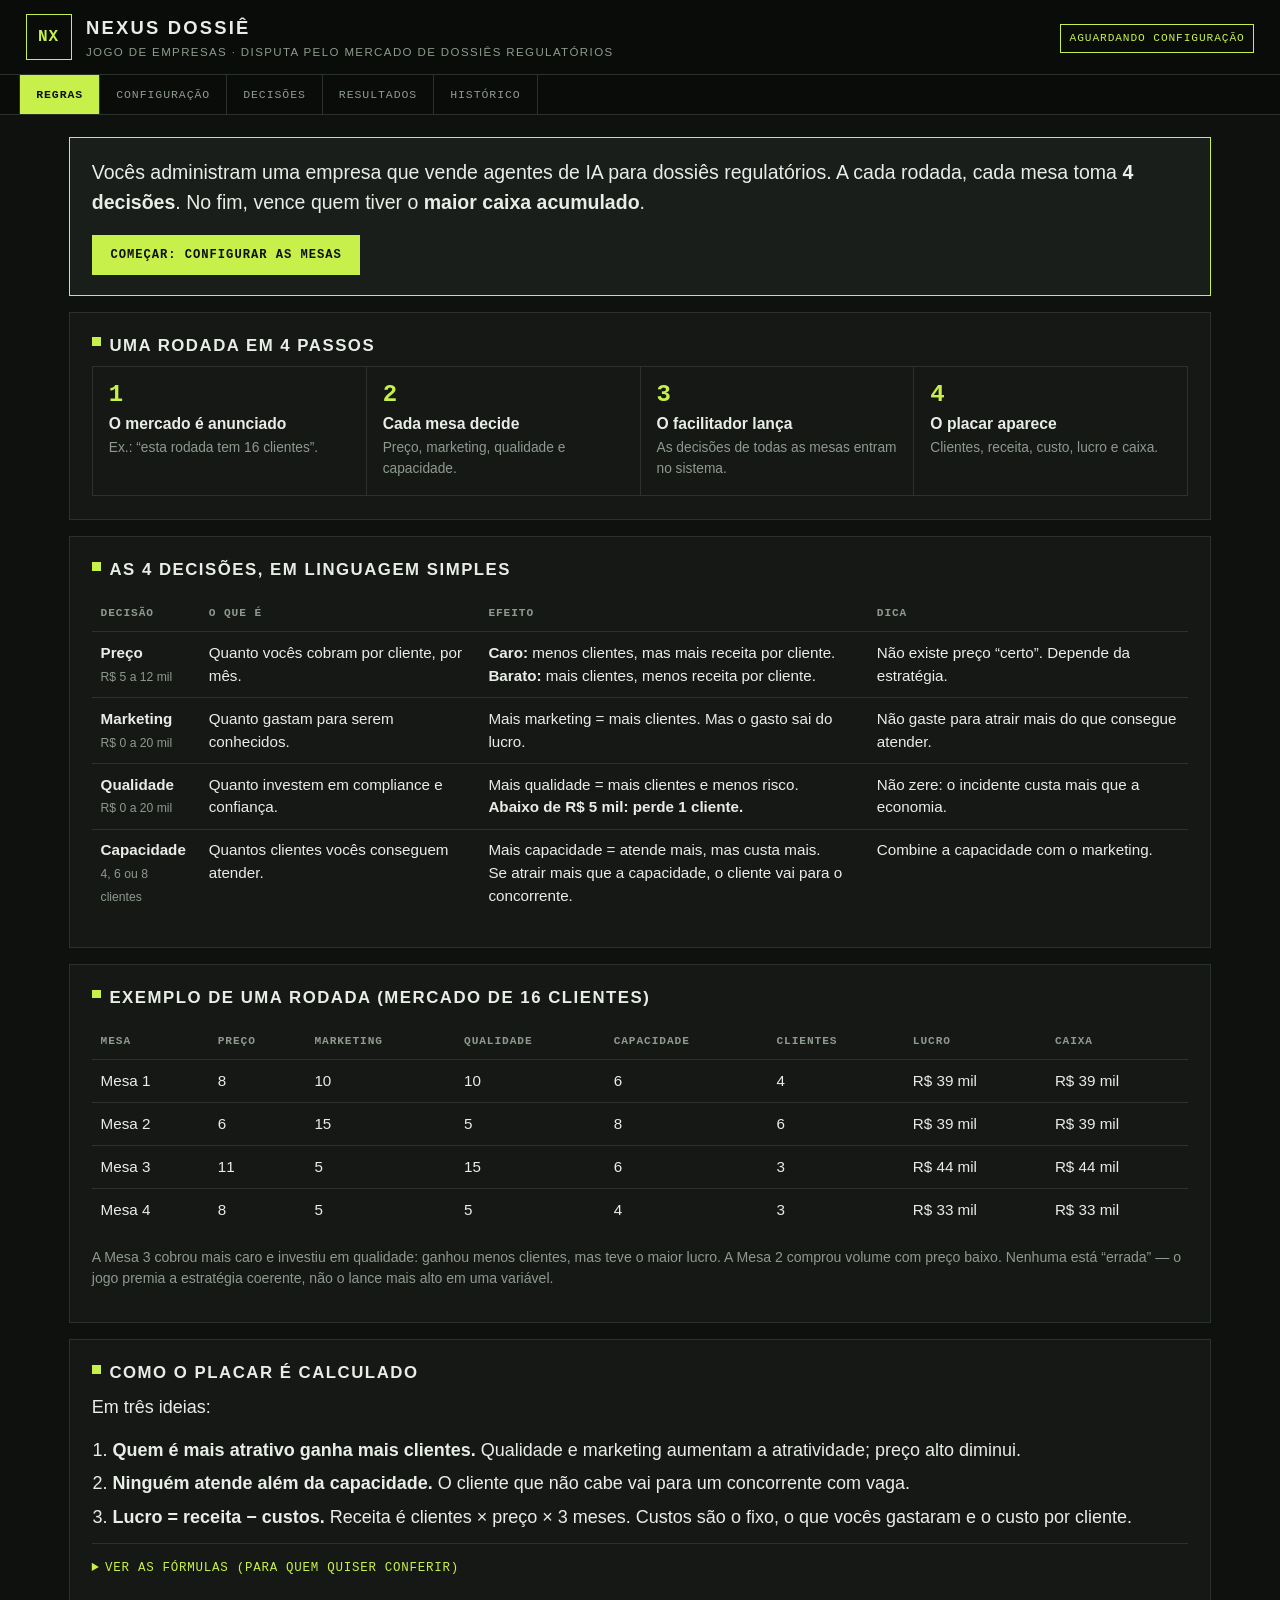
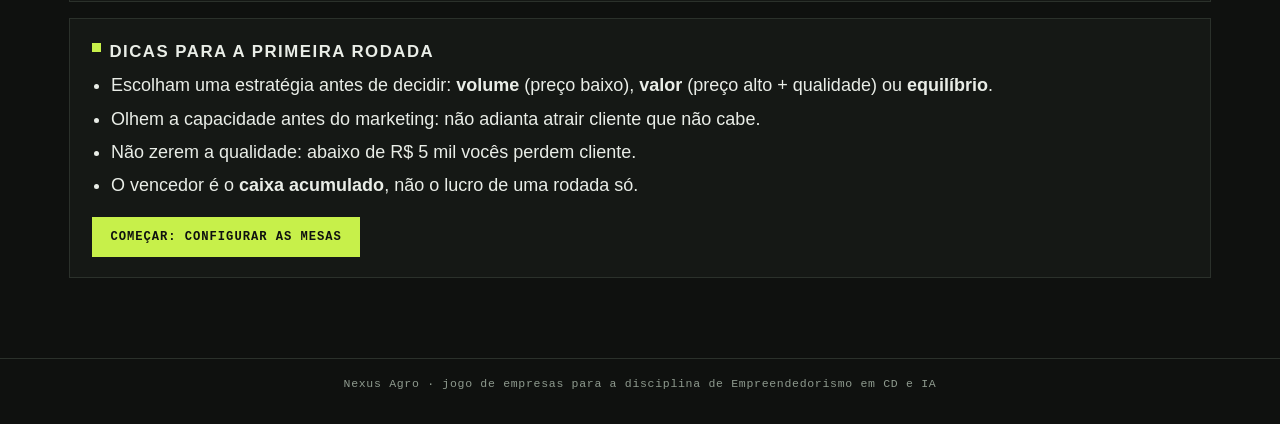
==== commit d1fd148f: "Ajusta o jogo para celular Decisões em cartões no celular, tabelas com rolagem horizontal, cabeçalho" ====
--- a/jogo.html
+++ b/jogo.html
@@ -206,6 +206,35 @@
   .rules-table th,.rules-table td{border-color:#ccc}
 }
 
+/* celular */
+@media (max-width:760px){
+  .top{flex-wrap:wrap;gap:.6rem;padding:.7rem 1rem}
+  .brand h1{font-size:1rem}
+  .status .pill{font-size:.6rem;padding:.25rem .45rem;white-space:normal;max-width:100%}
+  main{padding:1rem .8rem 2rem}
+  .card{padding:1rem}
+  .tabs button{padding:.75rem .55rem;font-size:.6rem;flex:1 1 auto}
+  .lead{font-size:1.08rem}
+  .btn{padding:.85rem 1rem}
+  .actions{gap:.5rem}
+  .actions .btn{flex:1 1 auto}
+  .summary{grid-template-columns:1fr 1fr}
+  .summary .v{font-size:1.05rem}
+  .bar-row{grid-template-columns:90px 1fr 86px;gap:.5rem}
+  .bar-name{font-size:.8rem}
+  .bar-val{font-size:.8rem}
+  .table-wrap{-webkit-overflow-scrolling:touch}
+  .rules-table{font-size:.92rem}
+  /* decisões viram cartões */
+  .dec-table,.dec-table tbody{display:block}
+  .dec-table thead{display:none}
+  .dec-table tr{display:block;border:1px solid var(--line);margin:0 0 .8rem;padding:.3rem .7rem .6rem;background:var(--panel2)}
+  .dec-table td{display:flex;align-items:center;justify-content:space-between;gap:1rem;border:0;padding:.35rem 0;text-align:right}
+  .dec-table td:first-child{display:block;text-align:left;font-size:1rem;border-bottom:1px solid var(--line);margin-bottom:.3rem;padding-bottom:.45rem}
+  .dec-table td[data-label]::before{content:attr(data-label);font-family:var(--mono);font-size:.66rem;letter-spacing:.06em;text-transform:uppercase;color:var(--muted);text-align:left}
+  .dec-table input,.dec-table select{max-width:130px;padding:.6rem}
+}
+
 </style>
   <script>
   window.NX = window.NX || {
@@ -265,7 +294,7 @@
 
     <div class="card">
       <h2>As 4 decisões, em linguagem simples</h2>
-      <table class="rules-table">
+      <div class="table-wrap"><table class="rules-table">
         <thead>
           <tr><th>Decisão</th><th>O que é</th><th>Efeito</th><th>Dica</th></tr>
         </thead>
@@ -295,7 +324,7 @@
             <td>Combine a capacidade com o marketing.</td>
           </tr>
         </tbody>
-      </table>
+      </table></div>
     </div>
 
     <div class="card">
@@ -698,10 +727,10 @@
       var tr = document.createElement("tr");
       tr.innerHTML =
         "<td>" + esc(t.name) + "</td>" +
-        '<td><input type="number" min="5" max="12" step="0.5" value="' + d.price + '" data-k="price"></td>' +
-        '<td><input type="number" min="0" max="20" step="1" value="' + d.marketing + '" data-k="marketing"></td>' +
-        '<td><input type="number" min="0" max="20" step="1" value="' + d.quality + '" data-k="quality"></td>' +
-        '<td><select data-k="capacity">' +
+        '<td data-label="Preço"><input type="number" min="5" max="12" step="0.5" value="' + d.price + '" data-k="price"></td>' +
+        '<td data-label="Marketing"><input type="number" min="0" max="20" step="1" value="' + d.marketing + '" data-k="marketing"></td>' +
+        '<td data-label="Qualidade"><input type="number" min="0" max="20" step="1" value="' + d.quality + '" data-k="quality"></td>' +
+        '<td data-label="Capacidade"><select data-k="capacity">' +
         '<option value="4"' + (d.capacity === 4 ? " selected" : "") + ">4</option>" +
         '<option value="6"' + (d.capacity === 6 ? " selected" : "") + ">6</option>" +
         '<option value="8"' + (d.capacity === 8 ? " selected" : "") + ">8</option>" +
@@ -806,8 +835,8 @@
           '<td class="' + (x.profit < 0 ? "neg" : "pos") + '">' + fmt(x.profit) + "</td><td>" + fmt(x.cash) + "</td></tr>";
       }).join("");
       return '<div class="hist-round"><h3>Rodada ' + r.round + " · mercado de " + r.marketSize + " clientes</h3>" +
-        '<table class="hist-table"><thead><tr><th>Empresa</th><th>Preço</th><th>Marketing</th><th>Qualidade</th><th>Capacidade</th><th>Clientes</th><th>Lucro</th><th>Caixa</th></tr></thead><tbody>' +
-        rows + "</tbody></table></div>";
+        '<div class="table-wrap"><table class="hist-table"><thead><tr><th>Empresa</th><th>Preço</th><th>Marketing</th><th>Qualidade</th><th>Capacidade</th><th>Clientes</th><th>Lucro</th><th>Caixa</th></tr></thead><tbody>' +
+        rows + "</tbody></table></div></div>";
     }).join("");
   }
 
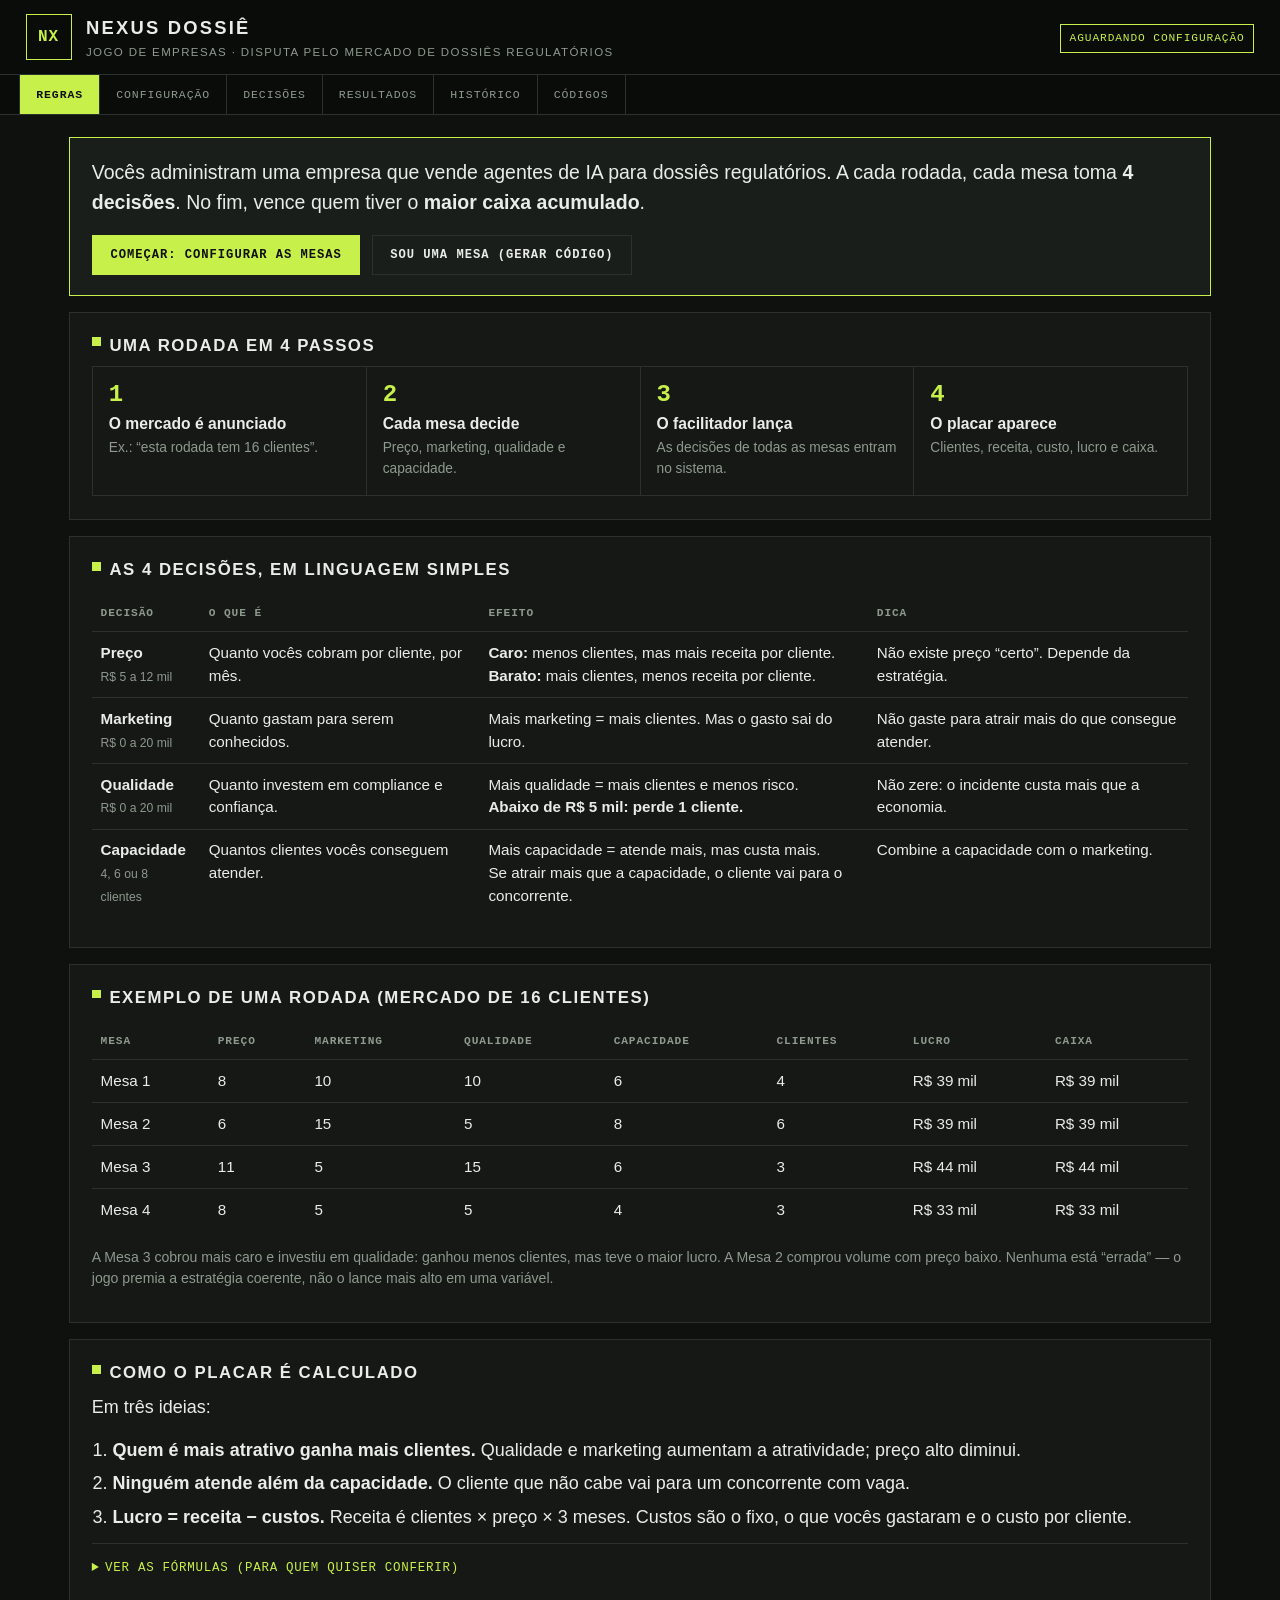
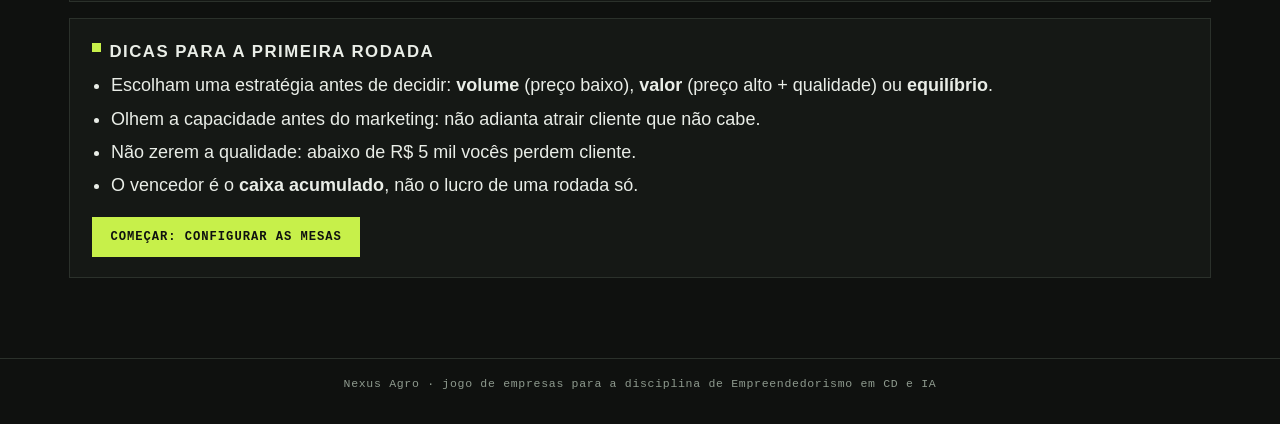
==== commit 5a9ef0e1: "Adiciona modo codigo por mesa Aba Codigos: cada mesa gera um codigo (ex.: M3-8-10-10-6); o facilitad" ====
--- a/jogo.html
+++ b/jogo.html
@@ -235,6 +235,22 @@
   .dec-table input,.dec-table select{max-width:130px;padding:.6rem}
 }
 
+/* códigos por mesa */
+.cards2{display:grid;grid-template-columns:1fr 1fr;gap:1rem}
+.cards2>.card{margin-bottom:0}
+textarea{
+  width:100%;font-family:var(--mono);font-size:1rem;padding:.6rem;
+  background:var(--bg);border:1px solid var(--line);color:var(--ink);border-radius:0;resize:vertical;
+}
+textarea:focus{outline:none;border-color:var(--accent)}
+.code-out{margin-top:1rem;border:1px solid var(--accent);background:var(--panel2);padding:1rem}
+.code-label{font-family:var(--mono);font-size:.66rem;letter-spacing:.08em;color:var(--muted);text-transform:uppercase}
+.code-value{font-family:var(--mono);font-size:1.7rem;font-weight:700;color:var(--accent);letter-spacing:.04em;word-break:break-all;margin:.3rem 0 .6rem;user-select:all}
+@media (max-width:760px){
+  .cards2{grid-template-columns:1fr}
+  .code-value{font-size:1.35rem}
+}
+
 </style>
   <script>
   window.NX = window.NX || {
@@ -269,6 +285,7 @@
   <button data-tab="decisoes" onclick="NX.go('decisoes')">Decisões</button>
   <button data-tab="resultados" onclick="NX.go('resultados')">Resultados</button>
   <button data-tab="historico" onclick="NX.go('historico')">Histórico</button>
+  <button data-tab="codigos" onclick="NX.go('codigos')">Códigos</button>
 </nav>
 
 <main>
@@ -279,6 +296,7 @@
       <p class="lead">Vocês administram uma empresa que vende agentes de IA para dossiês regulatórios. A cada rodada, cada mesa toma <strong>4 decisões</strong>. No fim, vence quem tiver o <strong>maior caixa acumulado</strong>.</p>
       <div class="actions">
         <button class="btn primary" onclick="NX.go('config')">Começar: configurar as mesas</button>
+        <button class="btn" onclick="NX.go('codigos')">Sou uma mesa (gerar código)</button>
       </div>
     </div>
 
@@ -385,7 +403,7 @@
       <h2>Configuração da partida</h2>
       <div class="grid-config">
         <label>Número de mesas
-          <input id="cfgTeams" type="number" min="2" max="8" value="4" oninput="NX.configChanged()">
+          <input id="cfgTeams" type="number" min="1" max="8" value="4" oninput="NX.configChanged()">
         </label>
         <label>Rodadas
           <input id="cfgRounds" type="number" min="1" max="5" value="3">
@@ -397,7 +415,7 @@
           <input id="cfgMarket" type="text" value="16, 20, 24" placeholder="ex.: 16, 20, 24">
         </label>
       </div>
-      <p class="muted">O mercado é o número de clientes disponíveis em cada rodada. Se você informar menos valores que rodadas, o último se repete.</p>
+      <p class="muted">O mercado é o número de clientes disponíveis em cada rodada. Se você informar menos valores que rodadas, o último se repete. Para jogar apenas com a sua mesa, use 1 mesa.</p>
       <h3>Nomes das mesas</h3>
       <div id="teamNames" class="team-names"></div>
       <div class="actions">
@@ -431,6 +449,35 @@
       <div class="actions">
         <button class="btn primary" id="btnCalc" onclick="NX.calc()">Calcular rodada</button>
         <span id="calcMsg" class="msg"></span>
+      </div>
+    </div>
+  </section>
+
+  <!-- ============ CÓDIGOS ============ -->
+  <section id="tab-codigos" class="tab">
+    <div class="cards2">
+      <div class="card">
+        <h2>Sou uma mesa</h2>
+        <p class="muted">Escolha as decisões e gere um código. Mostre o código para o facilitador (ou envie por mensagem).</p>
+        <div class="grid-config">
+          <label>Mesa (número ou nome)<input id="genMesa" type="text" value="1"></label>
+          <label>Preço (R$ 5–12 mil)<input id="genPrice" type="number" min="5" max="12" step="0.5" value="8"></label>
+          <label>Marketing (R$ 0–20 mil)<input id="genMkt" type="number" min="0" max="20" step="1" value="8"></label>
+          <label>Qualidade (R$ 0–20 mil)<input id="genQual" type="number" min="0" max="20" step="1" value="8"></label>
+          <label>Capacidade<select id="genCap"><option>4</option><option selected>6</option><option>8</option></select></label>
+        </div>
+        <div class="actions"><button class="btn primary" onclick="NX.genCode()">Gerar código</button></div>
+        <div id="genOut" class="code-out" style="display:none"></div>
+      </div>
+      <div class="card">
+        <h2>Sou o facilitador</h2>
+        <p class="muted">Cole um código por linha. O jogo preenche as decisões e calcula a rodada. Ex.: <span class="mono">M1-8-10-10-6</span> ou <span class="mono">Agro X;8;10;10;6</span>.</p>
+        <textarea id="codesIn" rows="7" placeholder="M1-8-10-10-6&#10;M2-6-15-5-8"></textarea>
+        <div class="actions">
+          <button class="btn primary" onclick="NX.applyAndCalc()">Aplicar e calcular</button>
+          <button class="btn" onclick="NX.applyCodes()">Só aplicar</button>
+        </div>
+        <div id="codesMsg" class="muted"></div>
       </div>
     </div>
   </section>
@@ -666,7 +713,7 @@
   function renderConfig() {
     var cfgTeams = $("#cfgTeams");
     if (!cfgTeams) return;
-    var n = clampInt(cfgTeams.value, 2, 8, 4);
+    var n = clampInt(cfgTeams.value, 1, 8, 4);
     var wrap = $("#teamNames");
     var current = $$("input", wrap).map(function (i) { return i.value; });
     wrap.innerHTML = "";
@@ -689,7 +736,7 @@
   }
 
   function startGame() {
-    var n = clampInt($("#cfgTeams").value, 2, 8, 4);
+    var n = clampInt($("#cfgTeams").value, 1, 8, 4);
     var rounds = clampInt($("#cfgRounds").value, 1, 5, 3);
     var cash = clampInt($("#cfgCash").value, 0, 500, 0);
     var market = parseMarket($("#cfgMarket").value, rounds);
@@ -890,6 +937,103 @@
     }
   }
 
+  /* ---------------- códigos por mesa ---------------- */
+  function toNum(x) { var v = parseFloat(String(x).replace(",", ".")); return isNaN(v) ? null : v; }
+
+  function parseCode(raw) {
+    var s = String(raw || "").trim();
+    if (!s) return null;
+    var m = s.match(/^M?(\d+)\s*[-;|,]\s*([\d.,]+)\s*[-;|,]\s*([\d.,]+)\s*[-;|,]\s*([\d.,]+)\s*[-;|,]\s*([\d.,]+)$/i);
+    if (m) {
+      return { name: "Mesa " + m[1], price: toNum(m[2]), marketing: toNum(m[3]), quality: toNum(m[4]), capacity: toNum(m[5]) };
+    }
+    var parts = s.split(/\s*[;|]\s*/);
+    if (parts.length === 5) {
+      return { name: parts[0].trim(), price: toNum(parts[1]), marketing: toNum(parts[2]), quality: toNum(parts[3]), capacity: toNum(parts[4]) };
+    }
+    return null;
+  }
+
+  function genCode() {
+    var mesa = ($("#genMesa").value || "1").trim();
+    var p = clampNum($("#genPrice").value, 5, 12, 8);
+    var m = clampNum($("#genMkt").value, 0, 20, 8);
+    var q = clampNum($("#genQual").value, 0, 20, 8);
+    var c = Number($("#genCap").value) || 6;
+    var code = /^\d+$/.test(mesa) ? ("M" + mesa + "-" + p + "-" + m + "-" + q + "-" + c) : (mesa + ";" + p + ";" + m + ";" + q + ";" + c);
+    var out = $("#genOut");
+    out.style.display = "block";
+    out.innerHTML = '<div class="code-label">CÓDIGO DA MESA</div><div class="code-value" id="codeValue">' + esc(code) + '</div><div class="actions"><button class="btn" onclick="NX.copy()">Copiar</button></div>';
+  }
+
+  function copyCode() {
+    var el = $("#codeValue");
+    if (!el) return;
+    var text = el.textContent;
+    function fallback() {
+      var ta = document.createElement("textarea");
+      ta.value = text;
+      document.body.appendChild(ta);
+      ta.select();
+      try { document.execCommand("copy"); } catch (e) {}
+      document.body.removeChild(ta);
+    }
+    if (typeof navigator !== "undefined" && navigator.clipboard && navigator.clipboard.writeText) {
+      navigator.clipboard.writeText(text).then(function () {}, fallback);
+    } else {
+      fallback();
+    }
+  }
+
+  function applyCodes() {
+    var msg = $("#codesMsg");
+    if (!S.started) { msg.textContent = "Configure a partida primeiro (aba Configuração)."; return; }
+    var lines = String($("#codesIn").value || "").split(/\r?\n/).map(function (x) { return x.trim(); }).filter(Boolean);
+    if (!lines.length) { msg.textContent = "Cole ao menos um código."; return; }
+    var used = {}, applied = 0, bad = [];
+    lines.forEach(function (line) {
+      var c = parseCode(line);
+      if (!c) { bad.push(line); return; }
+      var idx = -1, i;
+      for (i = 0; i < S.teams.length; i++) {
+        if (!used[i] && S.teams[i].name.toLowerCase() === c.name.toLowerCase()) { idx = i; break; }
+      }
+      if (idx === -1) {
+        var mm = c.name.match(/^mesa\s*(\d+)$/i);
+        if (mm) {
+          var k = parseInt(mm[1], 10) - 1;
+          if (k >= 0 && k < S.teams.length && !used[k]) { idx = k; }
+        }
+      }
+      if (idx === -1) {
+        for (i = 0; i < S.teams.length; i++) { if (!used[i]) { idx = i; break; } }
+      }
+      if (idx === -1) { bad.push(line); return; }
+      used[idx] = true;
+      var cap = toNum(c.capacity);
+      S.decisions[idx] = {
+        price: clampNum(c.price, 5, 12, 8),
+        marketing: clampNum(c.marketing, 0, 20, 8),
+        quality: clampNum(c.quality, 0, 20, 8),
+        capacity: (cap === 4 || cap === 6 || cap === 8) ? cap : 6
+      };
+      applied++;
+    });
+    save();
+    msg.textContent = applied + " código(s) aplicado(s)" + (bad.length ? " · " + bad.length + " não reconhecido(s): " + bad.join(" | ") : "") + ".";
+    return applied;
+  }
+
+  function applyCodesOnly() {
+    var a = applyCodes();
+    if (a) { go("decisoes"); }
+  }
+
+  function applyCodesAndCalc() {
+    var a = applyCodes();
+    if (a) { go("decisoes"); calculate(); }
+  }
+
   /* expõe para os onclick do HTML */
   window.NX = {
     go: go,
@@ -897,7 +1041,12 @@
     calc: calculate,
     csv: exportCsv,
     reset: resetGame,
-    configChanged: renderConfig
+    configChanged: renderConfig,
+    genCode: genCode,
+    applyCodes: applyCodesOnly,
+    applyAndCalc: applyCodesAndCalc,
+    copy: copyCode,
+    parseCode: parseCode
   };
 
   /* inicializa imediatamente (o script fica no fim do body) e também no DOMContentLoaded */
